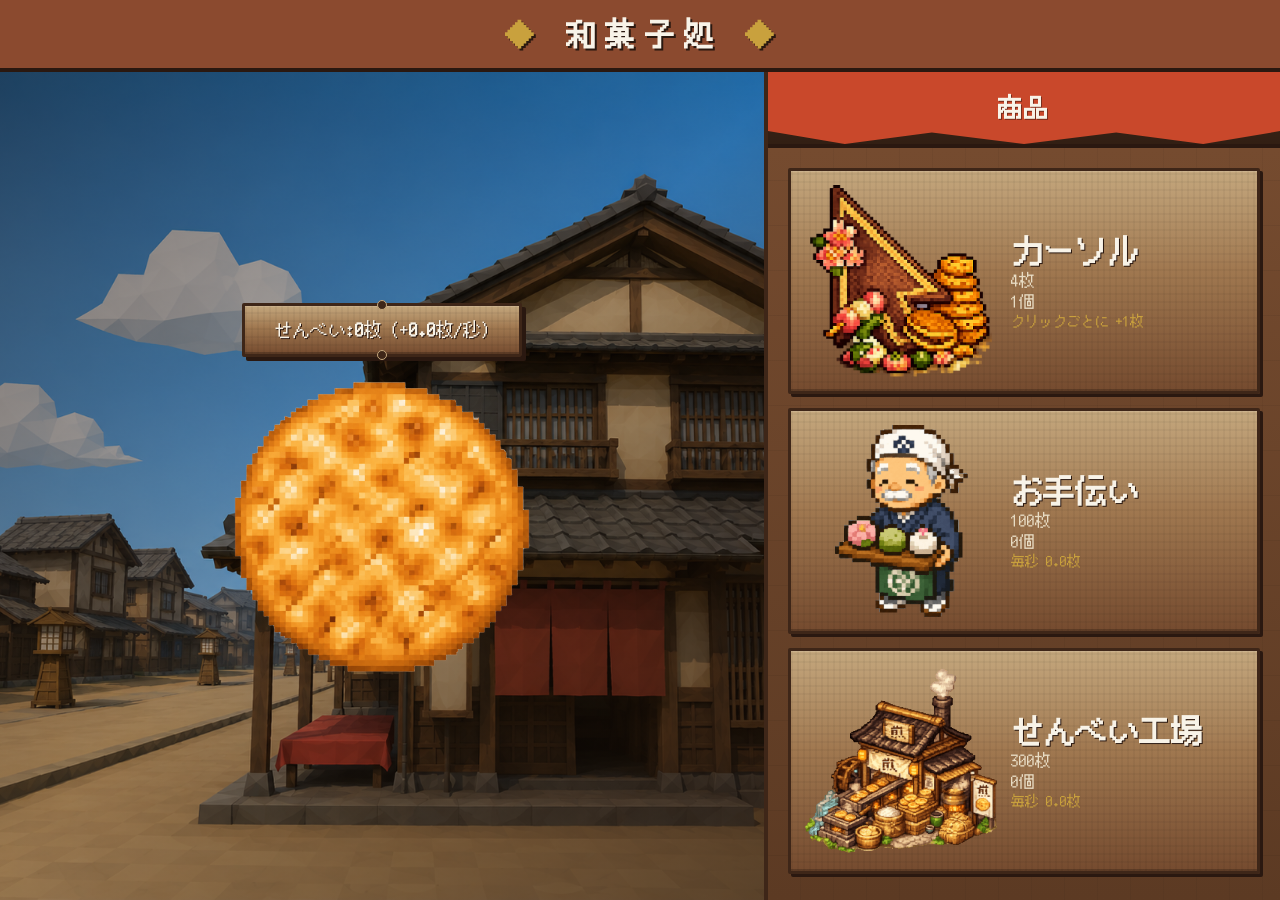
==== starter/index.html @ f96e8a2d "feat: completeとstarter用意" ====
<!DOCTYPE html>
<html lang="ja">

<head>
  <meta charset="UTF-8">
  <meta name="viewport" content="width=device-width, initial-scale=1.0">
  <!-- ①titleタグの中身を書き換えて好きな言葉を入れて、ゲームのタイトルを設定しよう! -->
  <title>Rice Cracker</title>
  <link rel="stylesheet" href="style.css">
  <script src="DONOTTOUCH/lib.js" defer></script>
  <script src="DONOTTOUCH/storage.js" defer></script>
  <script src="script.js" defer></script>
</head>

<body>
  <header class="shop-sign">
    <!-- ②h1タグにも好きな言葉を入れて、お店の名前を設定しよう! -->
    <h1>和菓子処</h1>
  </header>
  <div class="container">
    <div id="particles-container"></div>
    <div class="sectionLeft">
      <!-- 【課題】ここにリセットボタンを追加しよう！
        下の例のように button タグを書いてみよう。
        id="resetButton"、class="reset-button"、type="button" を忘れないでね。
        ボタンの文字は「リセット」にしてみよう。 -->
      <!-- <button id="resetButton" class="reset-button" type="button">リセット</button> -->
      <div id="senbeiDisplay">せんべい: <span id="senbeiCount">0</span>枚 (+<span id="senbeiRate">0.0</span>枚/秒)</div>
      <div class="senbei-wrapper">
        <!-- ③せんべいの画像を追加して、ゲームに反映させよう！ -->
        <img src="senbei.png" class="senbei" alt="せんべい">
      </div>
    </div>
    <div class="sectionRight">
      <div class="shop-header">
        <div class="noren">商品</div>
      </div>
      <div class="store">
        <div id="products">
        </div>
      </div>
    </div>
  </div>
</body>

</html>
---- starter/style.css ----
@font-face {
  font-family: 'PixelMplus12-Regular';
  src: url('DONOTTOUCH/fonts/PixelMplus12-Regular.ttf') format('truetype');
  font-weight: 400;
  font-style: normal;
  font-display: swap;
}

:root {
  --color-paper: #E8DCC4;
  --color-paper-dark: #D6C6A8;
  --color-ink: #1A0E08;
  --color-wood-ink: #2A1810;
  --color-wood-dark: #3E2618;
  --color-wood: #5C3A23;
  --color-wood-mid: #754B2F;
  --color-wood-light: #A07850;
  --color-wood-pale: #C4A77D;
  --color-vermilion: #9E2B25;
  --color-vermilion-dark: #721E19;
  --color-vermilion-light: #C03A32;
  --color-gold: #C9A13D;
  --color-cream: #F8F3E8;
  --font-jp: 'PixelMplus12-Regular', sans-serif;
}

*,
*::before,
*::after {
  box-sizing: border-box;
  margin: 0;
  padding: 0;
}

html,
body {
  width: 100%;
  height: 100%;
}

body {
  display: flex;
  flex-direction: column;
  height: 100vh;
  overflow: hidden;
  font-family: var(--font-jp);
  color: var(--color-ink);
  background: var(--color-paper-dark);
}

.shop-sign {
  flex-shrink: 0;
  height: 72px;
  display: flex;
  align-items: center;
  justify-content: center;
  background-color: #8b4a2f;
  border-bottom: 4px solid var(--color-wood-ink);
  box-shadow: 0 4px 0 rgba(0, 0, 0, 0.25);
}

.shop-sign h1 {
  display: inline-flex;
  align-items: center;
  gap: 0.8rem;
  font-size: 1.9rem;
  color: var(--color-cream);
  letter-spacing: 0.3em;
  text-indent: 0.3em;
  text-shadow: 2px 2px 0 var(--color-wood-ink);
}

.shop-sign h1::before,
.shop-sign h1::after {
  content: '◆';
  color: var(--color-gold);
  pointer-events: none;
}

.container {
  display: flex;
  flex-direction: row;
  flex: 1;
  min-height: 0;
}

.sectionLeft {
  flex: 0 0 60%;
  display: flex;
  flex-direction: column;
  align-items: center;
  justify-content: center;
  gap: 32px;
  position: relative;
  background:
    linear-gradient(135deg, rgba(26, 14, 8, 0.6) 0%, rgba(26, 14, 8, 0.25) 50%, rgba(26, 14, 8, 0.6) 100%),
    url('DONOTTOUCH/image/background.png') center / cover no-repeat;
  border-right: 4px solid var(--color-wood-dark);
}

.reset-button {
  position: absolute;
  top: 12px;
  left: 12px;
  padding: 8px 16px;
  font-family: var(--font-jp);
  font-size: 0.95rem;
  color: var(--color-cream);
  background: var(--color-vermilion);
  border: 2px solid var(--color-vermilion-dark);
  border-radius: 2px;
  cursor: pointer;
  box-shadow: 2px 2px 0 var(--color-wood-ink);
}

.reset-button:hover {
  background: var(--color-vermilion-light);
}

#senbeiDisplay {
  position: relative;
  display: inline-flex;
  align-items: center;
  justify-content: center;
  min-width: 280px;
  padding: 14px 28px;
  background:
    repeating-linear-gradient(90deg, rgba(0, 0, 0, 0.04) 0 2px, transparent 2px 6px),
    repeating-linear-gradient(0deg, rgba(0, 0, 0, 0.04) 0 2px, transparent 2px 8px),
    linear-gradient(180deg, var(--color-wood-pale) 0%, var(--color-wood-light) 45%, var(--color-wood-mid) 100%);
  border: 3px solid var(--color-wood-dark);
  border-radius: 2px;
  font-size: 1.15rem;
  color: var(--color-cream);
  text-shadow: 1px 1px 0 var(--color-wood-ink);
  box-shadow:
    inset 0 1px 0 rgba(255, 255, 255, 0.12),
    inset 0 -2px 0 rgba(0, 0, 0, 0.2),
    4px 4px 0 var(--color-wood-ink);
}

#senbeiCount,
#senbeiRate {
  font-weight: 700;
}

#senbeiDisplay::before,
#senbeiDisplay::after {
  content: '';
  position: absolute;
  left: 50%;
  width: 10px;
  height: 10px;
  margin-left: -5px;
  border-radius: 50%;
  background: var(--color-wood-dark);
  border: 1px solid var(--color-wood-pale);
  pointer-events: none;
}

#senbeiDisplay::before {
  top: -6px;
}

#senbeiDisplay::after {
  bottom: -6px;
}

.senbei-wrapper {
  position: relative;
  width: 280px;
  height: 280px;
  display: flex;
  align-items: center;
  justify-content: center;
  background: transparent;
}

.senbei {
  display: block;
  width: 384px;
  height: 384px;
  border-radius: 50%;
  cursor: pointer;
  transition: transform 0.1s ease;
  object-fit: contain;
}

.senbei:hover {
  transform: scale(1.05);
}

.senbei.clicked {
  animation: pop 0.3s ease;
}

.sectionRight {
  flex: 0 0 40%;
  display: flex;
  flex-direction: column;
  background:
    repeating-linear-gradient(90deg, transparent 0 10px, rgba(0, 0, 0, 0.04) 10px 11px),
    linear-gradient(180deg, var(--color-wood) 0%, var(--color-wood-dark) 100%);
}

.shop-header {
  flex-shrink: 0;
  height: 76px;
  display: flex;
  align-items: flex-start;
  justify-content: center;
  background:
    linear-gradient(180deg, rgba(255, 255, 255, 0.06) 0%, transparent 30%, rgba(0, 0, 0, 0.2) 100%),
    var(--color-wood-dark);
  border-bottom: 4px solid var(--color-wood-ink);
}

/* ④　のれんの色を変えてみよう！ */
.noren {
  display: flex;
  justify-content: center;
  align-items: center;
  gap: 1.5rem;
  width: 100%;
  height: 72px;
  background-color: #c9482b;
  color: var(--color-cream);
  font-size: 1.5rem;
  font-weight: 700;
  letter-spacing: 0.1em;
  text-shadow: 1px 1px 0 rgba(0, 0, 0, 0.4);
  clip-path: polygon(0 0, 100% 0, 100% 82%, 85% 100%, 68% 84%, 50% 100%, 32% 84%, 15% 100%, 0 82%);
}

.noren span {
  display: flex;
  align-items: center;
  justify-content: center;
  height: 100%;
  padding: 0 10px;
  color: var(--color-cream);
  font-size: 1.5rem;
  font-weight: 700;
  letter-spacing: 0.1em;
  text-shadow: 1px 1px 0 rgba(0, 0, 0, 0.4);
}

.store {
  flex: 1;
  overflow-y: auto;
  background:
    repeating-linear-gradient(90deg, transparent 0 32px, rgba(0, 0, 0, 0.04) 32px 33px),
    repeating-linear-gradient(0deg, transparent 0 44px, rgba(0, 0, 0, 0.05) 44px 45px),
    linear-gradient(180deg, var(--color-wood-mid) 0%, var(--color-wood) 100%);
  padding: 20px;
}

.product-card {
  margin-bottom: 14px;
  padding: 14px;
  display: flex;
  align-items: center;
  gap: 14px;
  background:
    repeating-linear-gradient(90deg, rgba(0, 0, 0, 0.04) 0 2px, transparent 2px 6px),
    repeating-linear-gradient(0deg, rgba(0, 0, 0, 0.04) 0 2px, transparent 2px 8px),
    linear-gradient(180deg, var(--color-wood-pale) 0%, var(--color-wood-light) 45%, var(--color-wood-mid) 100%);
  border: 3px solid var(--color-wood-dark);
  border-radius: 2px;
  cursor: pointer;
  color: var(--color-cream);
  box-shadow:
    inset 0 1px 0 rgba(255, 255, 255, 0.12),
    inset 0 -2px 0 rgba(0, 0, 0, 0.18),
    3px 3px 0 var(--color-wood-ink);
  transition: transform 0.1s ease, box-shadow 0.1s ease;
}

.product-card:hover {
  transform: translate(-2px, -2px);
  box-shadow:
    inset 0 1px 0 rgba(255, 255, 255, 0.12),
    inset 0 -2px 0 rgba(0, 0, 0, 0.18),
    5px 5px 0 var(--color-wood-ink);
}

.product-card h2 {
  font-size: 2rem;
  color: var(--color-cream);
  text-shadow: 1px 1px 0 var(--color-wood-ink);
}

.product-card p {
  margin-top: 4px;
  color: var(--color-paper);
}

.product-card .effect {
  font-size: 0.85rem;
  color: var(--color-gold);
}

.product-image {
  width: 192px;
  height: 192px;
  flex-shrink: 0;
  background: transparent;
  object-fit: contain;
}

.product-info {
  flex: 1;
  min-width: 0;
}

#particles-container {
  position: fixed;
  inset: 0;
  pointer-events: none;
  z-index: 100;
  overflow: hidden;
}

.particle {
  position: fixed;
  width: 12px;
  height: 12px;
  border-radius: 50%;
  background: var(--color-wood-pale);
  pointer-events: none;
  box-shadow: 0 0 4px rgba(201, 161, 61, 0.5);
  animation: particle-fly 0.8s ease-out forwards;
}

@keyframes pop {
  0% {
    transform: scale(1);
  }

  30% {
    transform: scale(0.85);
  }

  60% {
    transform: scale(1.08);
  }

  100% {
    transform: scale(1);
  }
}

@keyframes particle-fly {
  0% {
    opacity: 1;
    transform: translate(0, 0) scale(1);
  }

  100% {
    opacity: 0;
    transform: translate(var(--dx, 0), -80px) scale(0.3);
  }
}

.store::-webkit-scrollbar {
  width: 10px;
}

.store::-webkit-scrollbar-track {
  background: var(--color-wood-dark);
}

.store::-webkit-scrollbar-thumb {
  background: var(--color-wood-light);
  border: 1px solid var(--color-wood-ink);
}

.store::-webkit-scrollbar-thumb:hover {
  background: var(--color-wood-pale);
}
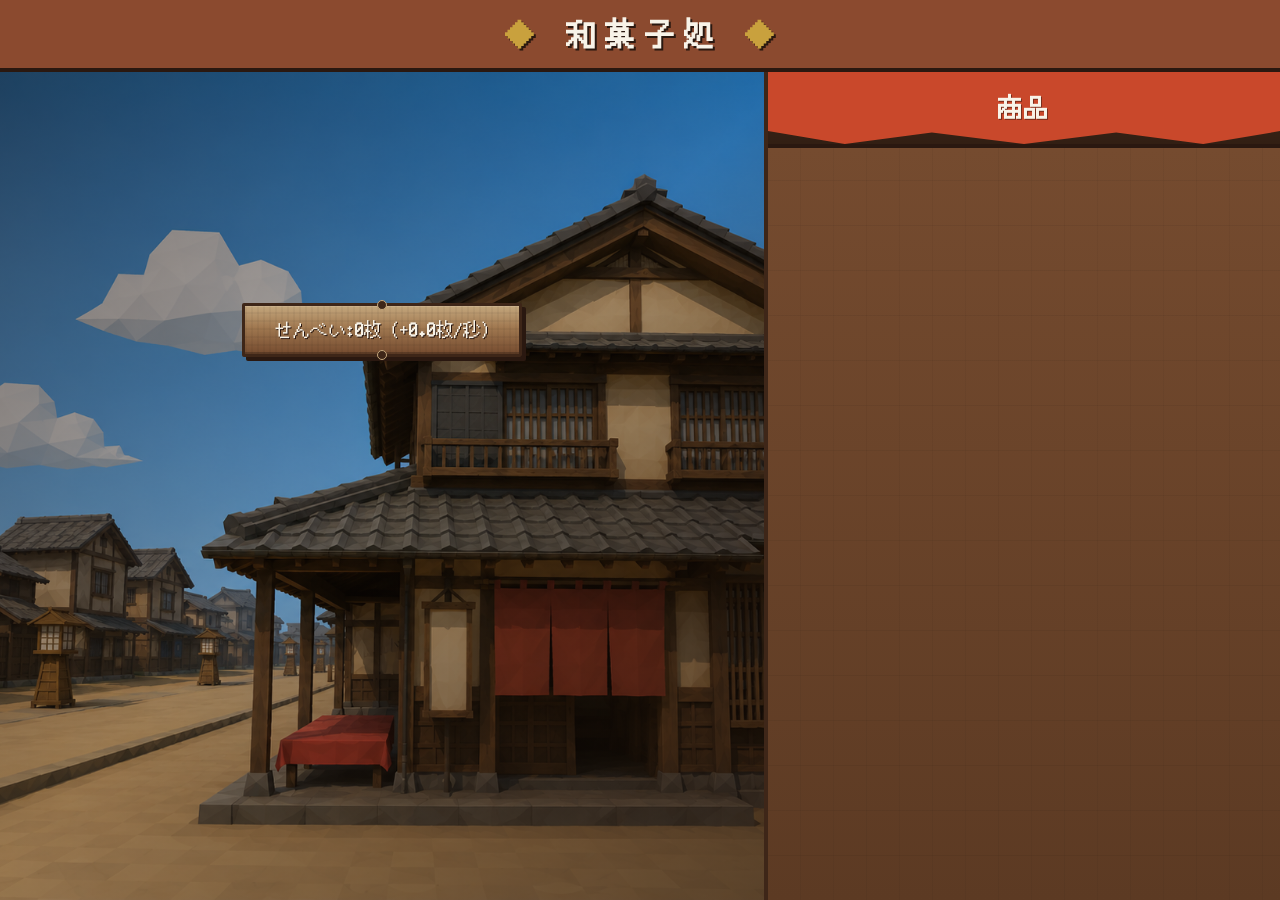
==== commit 541171dd: "feat: starter完成" ====
--- a/starter/index.html
+++ b/starter/index.html
@@ -28,7 +28,7 @@
       <div id="senbeiDisplay">せんべい: <span id="senbeiCount">0</span>枚 (+<span id="senbeiRate">0.0</span>枚/秒)</div>
       <div class="senbei-wrapper">
         <!-- ③せんべいの画像を追加して、ゲームに反映させよう！ -->
-        <img src="senbei.png" class="senbei" alt="せんべい">
+        <img src="" class="senbei" alt="せんべい">
       </div>
     </div>
     <div class="sectionRight">
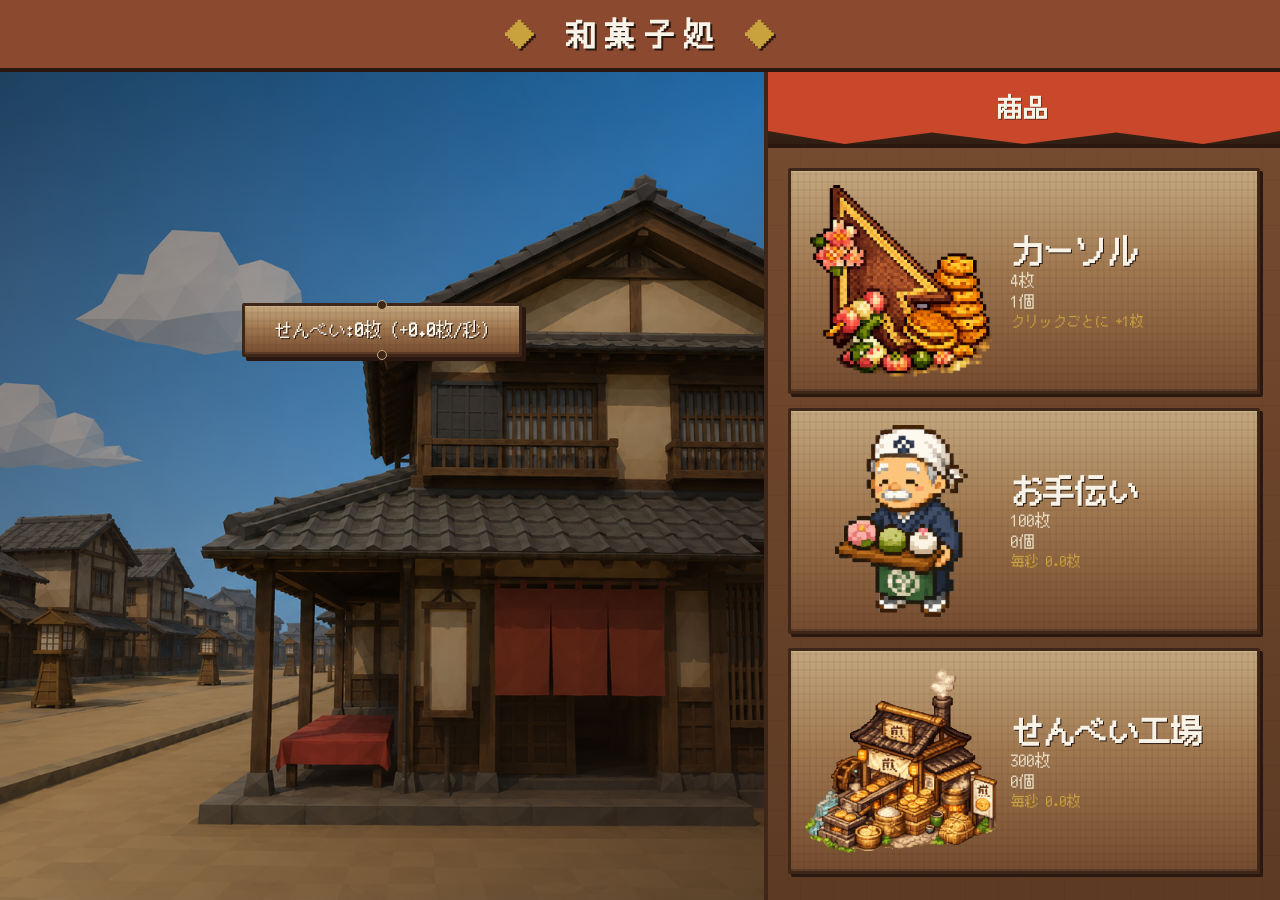
==== commit f88dc548: "fix: starterの調整" ====
--- a/starter/index.html
+++ b/starter/index.html
@@ -20,11 +20,9 @@
   <div class="container">
     <div id="particles-container"></div>
     <div class="sectionLeft">
-      <!-- 【課題】ここにリセットボタンを追加しよう！
-        下の例のように button タグを書いてみよう。
-        id="resetButton"、class="reset-button"、type="button" を忘れないでね。
-        ボタンの文字は「リセット」にしてみよう。 -->
+      <!-- 【課題】ここにリセットボタンを追加しよう！下の例にしたがって、<button> タグを書いてみよう。 -->
       <!-- <button id="resetButton" class="reset-button" type="button">リセット</button> -->
+
       <div id="senbeiDisplay">せんべい: <span id="senbeiCount">0</span>枚 (+<span id="senbeiRate">0.0</span>枚/秒)</div>
       <div class="senbei-wrapper">
         <!-- ③せんべいの画像を追加して、ゲームに反映させよう！ -->
